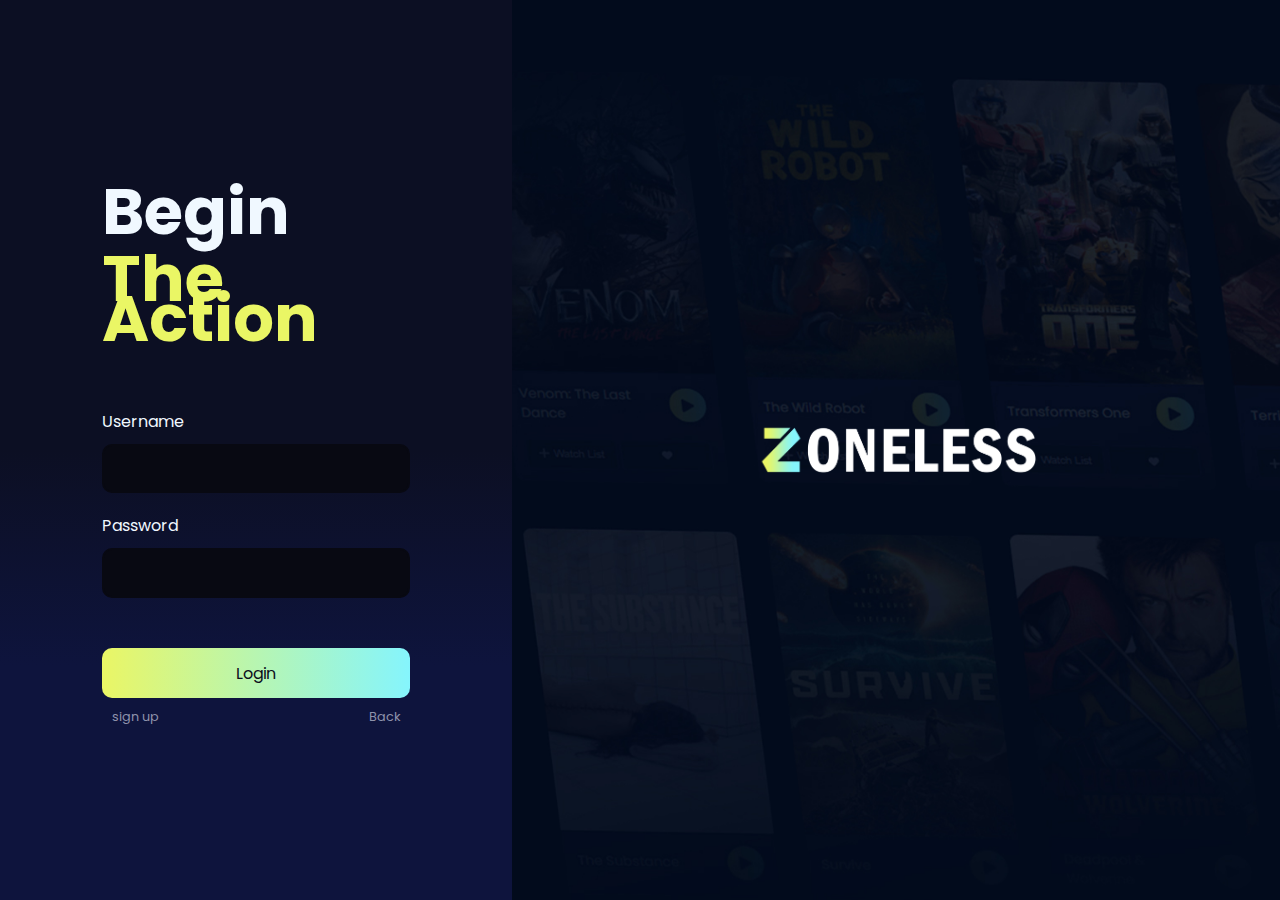
==== login.html @ d3cce227 "new" ====
<!DOCTYPE html>
<html lang="en">
<head>
    <meta charset="UTF-8">
    <meta name="viewport" content="width=device-width, initial-scale=1.0">
    <title>Document</title>
    <link rel="stylesheet" href="logintAndRegiter.css" type="text/css">
    <script defer src="login.js"></script>
</head>
<body>
    <div class="container">

        <div class="left_container">
            <h1 class="title">Begin <p>The Action</p></h1>
            <form action="#" method="post" class="login">
                <div>
                    <label class="labels">
                        Username <input type="text" name="Username" required>
                    </label>
                </div>
        
                <div>
                    <label class="labels">
                        Password <input type="password" name="password" required>
                    </label>
                </div>
    
                <input class="loginButton" type="submit" value="Login">
                <div class="links">
                    <a href="signup.html">sign up</a>
                    <a href="index.html">Back</a>
                </div>
            </form>

    
        </div>

        <div class="right_container">
            <img src="logo.png" class="logo" alt="">
            <img class="cover" src="img/wallpaper.jpg">
        </div>

    </div>
</body>
</html>
---- logintAndRegiter.css ----
@import url('https://fonts.googleapis.com/css2?family=Poppins:ital,wght@0,100;0,200;0,300;0,400;0,500;0,600;0,700;0,800;0,900;1,100;1,200;1,300;1,400;1,500;1,600;1,700;1,800;1,900&display=swap');

*, *::before, *::after {
    box-sizing: border-box;
    margin: 0;
    padding: 0;
  }



  body{
    
    background: #111427;
}

.container{
    width: 100%;
    height: 100vh;
    
    display:flex;
    align-items: center;
    justify-content: center;
}

.right_container{
    width: 60%;
    height: 100vh;

    display: flex;
    align-items: center;
    justify-content: center;
}

.cover{
    width: 100%;
    height: 100vh;
    object-fit: cover;
}

form, label, input{
    display: flex;
    flex-direction: column;
    
}

form div{
    margin-top: 20px;
}

form{
    width: 60%;
}

.logo{
    position:absolute;
    width: 280px;
}

.title{
    width: 60%;
    font-size: 4rem;
    font-family: "Poppins", sans-serif;
    margin-bottom: 50px;
}

p{
    color: #eaf665;
    line-height: 40px;
}


.left_container{

    width: 40%;
    height: 100%;
    background: linear-gradient(180deg, rgb(12, 15, 35) 50%, rgb(14, 20, 61) 74%);

    display: flex;
    flex-direction: column;
    align-items: center;
    justify-content: center;

    color: aliceblue;
}

.labels{
    font-size: 1rem;
    font-family: "Poppins", sans-serif;

}

.links a{
    text-decoration: none;
    color: #8e92ab;

    font-size: 0.8rem;
    font-family: "Poppins", sans-serif;
}

.links a:hover{
    text-decoration: underline;
    color: #b1b4cb;
}

.links{
    margin: 10px;
    display: flex;
    align-items: center;
    justify-content: space-between;
}

input{
    margin-top: 10px;
    border: none;
    padding: 0.8rem;
    border-radius: 10px;
    font-family: "Poppins", sans-serif;
    background-color: #080912;   
    border: 2px solid #080912;

    color: #85f5fd;
}

input:focus{
    outline: none;
    color: #85f5fd;
    border: 2px solid #1d2242;
}


input:hover{
    border: 2px solid #1d2242;
}



.loginButton{
    font-size: 1rem;
    background: linear-gradient(90deg,#eaf665, #85f5fd);
    border: none;
    color: #0c0e1c;
    margin-top: 50px;
    cursor: pointer;
}


.loginButton:hover {
    border: none;
    background: #eaf665;
}


.hide{
    display: none;
}
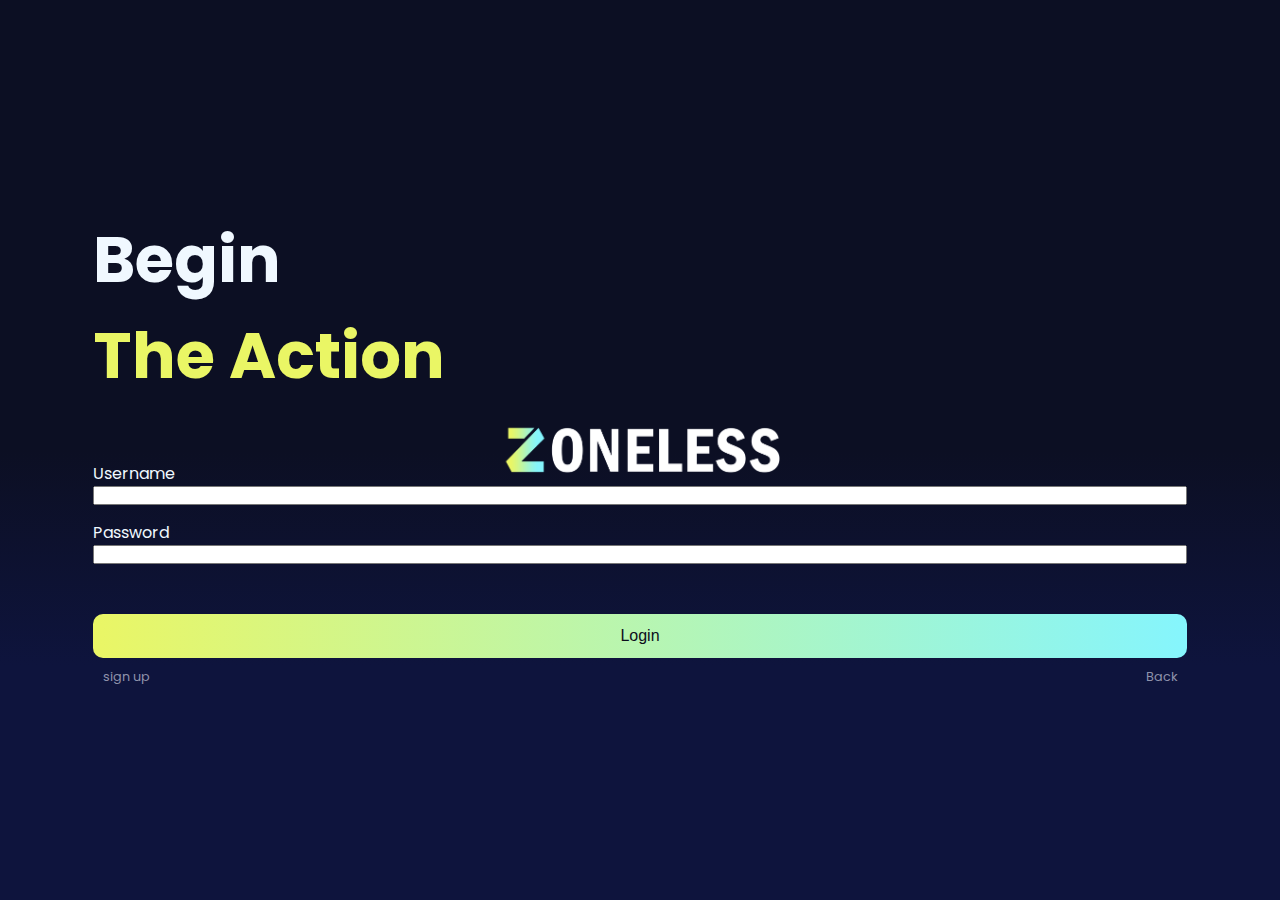
==== commit 7910427f: "v0.2 1- we have fix the watch list and f list 2- fixing the login and the register php file and css" ====
--- a/login.html
+++ b/login.html
@@ -11,6 +11,7 @@
     <div class="container">
 
         <div class="left_container">
+            <img src="logo.png" class="logo" id="logo-s" alt="">
             <h1 class="title">Begin <p>The Action</p></h1>
             <form action="#" method="post" class="login">
                 <div>
@@ -27,7 +28,7 @@
     
                 <input class="loginButton" type="submit" value="Login">
                 <div class="links">
-                    <a href="signup.html">sign up</a>
+                    <a href="signup.html" >sign up</a>
                     <a href="index.html">Back</a>
                 </div>
             </form>
--- a/logintAndRegiter.css
+++ b/logintAndRegiter.css
@@ -1,75 +1,103 @@
 @import url('https://fonts.googleapis.com/css2?family=Poppins:ital,wght@0,100;0,200;0,300;0,400;0,500;0,600;0,700;0,800;0,900;1,100;1,200;1,300;1,400;1,500;1,600;1,700;1,800;1,900&display=swap');
 
-*, *::before, *::after {
+*,
+*::before,
+*::after {
     box-sizing: border-box;
     margin: 0;
     padding: 0;
-  }
-
-
-
-  body{
-    
+}
+
+
+
+body {
+
     background: #111427;
 }
 
-.container{
+.container {
     width: 100%;
     height: 100vh;
-    
-    display:flex;
-    align-items: center;
-    justify-content: center;
-}
-
-.right_container{
+
+    display: flex;
+    align-items: center;
+    justify-content: center;
+
+    @media(width <=80em) {
+        display: flex;
+        flex-direction: column;
+        align-items: center;
+    }
+}
+
+
+.right_container {
     width: 60%;
-    height: 100vh;
-
-    display: flex;
-    align-items: center;
-    justify-content: center;
-}
-
-.cover{
+
+    display: flex;
+    align-items: center;
+    justify-content: center;
+
+    @media(width <=80em) {
+        display: none;
+    }
+}
+
+
+.cover {
     width: 100%;
     height: 100vh;
     object-fit: cover;
 }
 
-form, label, input{
+form,
+label,
+input {
     display: flex;
     flex-direction: column;
-    
-}
-
-form div{
-    margin-top: 20px;
-}
-
-form{
+
+}
+
+form div {
+    margin-top: 15px;
+}
+
+form {
     width: 60%;
-}
-
-.logo{
-    position:absolute;
+
+    @media(width <=80em) {
+        width: 90%;
+    }
+}
+
+.logo {
+    position: absolute;
     width: 280px;
 }
 
-.title{
+.title {
     width: 60%;
     font-size: 4rem;
     font-family: "Poppins", sans-serif;
     margin-bottom: 50px;
-}
-
-p{
+
+    @media(width <=80em) {
+        width: 90%;
+        line-height: 7rem;
+    }
+}
+
+p {
     color: #eaf665;
     line-height: 40px;
-}
-
-
-.left_container{
+
+    @media(width <=80em) {
+        line-height: 5rem;
+    }
+}
+
+
+.left_container {
 
     width: 40%;
     height: 100%;
@@ -81,15 +109,21 @@
     justify-content: center;
 
     color: aliceblue;
-}
-
-.labels{
+
+    @media(width <=80em) {
+        padding-top: 15%;
+        width: 100%;
+        padding: 2rem;
+    }
+}
+
+.labels {
     font-size: 1rem;
     font-family: "Poppins", sans-serif;
 
 }
 
-.links a{
+.links a {
     text-decoration: none;
     color: #8e92ab;
 
@@ -97,46 +131,70 @@
     font-family: "Poppins", sans-serif;
 }
 
-.links a:hover{
+.links a:hover {
     text-decoration: underline;
     color: #b1b4cb;
 }
 
-.links{
+.links {
     margin: 10px;
     display: flex;
     align-items: center;
     justify-content: space-between;
 }
 
-input{
+
+
+.nameinput{
     margin-top: 10px;
     border: none;
     padding: 0.8rem;
     border-radius: 10px;
     font-family: "Poppins", sans-serif;
-    background-color: #080912;   
+    background-color: #080912;
     border: 2px solid #080912;
 
     color: #85f5fd;
 }
 
-input:focus{
+.filed{
+    margin-top: 10px;
+    border: none;
+    border-radius: 10px;
+    font-family: "Poppins", sans-serif;
+    background-color: #080912;
+    border: 2px solid #080912;
+
+    color: #85f5fd;
+
+    display: flex;
+    align-items: center;
+    justify-content: center;
+}
+
+.filed:hover{
+    border: 2px solid #1d2242;
+}
+
+
+input:focus {
     outline: none;
     color: #85f5fd;
     border: 2px solid #1d2242;
 }
 
 
-input:hover{
+input:hover {
     border: 2px solid #1d2242;
 }
 
 
 
-.loginButton{
+.loginButton {
     font-size: 1rem;
-    background: linear-gradient(90deg,#eaf665, #85f5fd);
+    padding: 0.8rem;
+    border-radius: 10px;
+    background: linear-gradient(90deg, #eaf665, #85f5fd);
     border: none;
     color: #0c0e1c;
     margin-top: 50px;
@@ -144,12 +202,40 @@
 }
 
 
+#pass{
+    width: 80%;
+    padding: 0.8rem;
+    border: none;
+    border-radius: 10px;
+    font-family: "Poppins", sans-serif;
+    background-color: #080912;
+    border: 2px solid #080912;
+
+    color: #85f5fd;
+}
+
+#passImg{
+    width: 25px;
+    height: 25px;
+}
+
+
 .loginButton:hover {
     border: none;
     background: #eaf665;
 }
 
 
-.hide{
+.hide {
     display: none;
+}
+
+.error {
+    color: red;
+    font-size: 0.9rem;
+    margin-top: 5px;
+    margin-bottom: 15px;
+    font-family: "Poppins", sans-serif;
+    display: block;
+    text-align: left;
 }